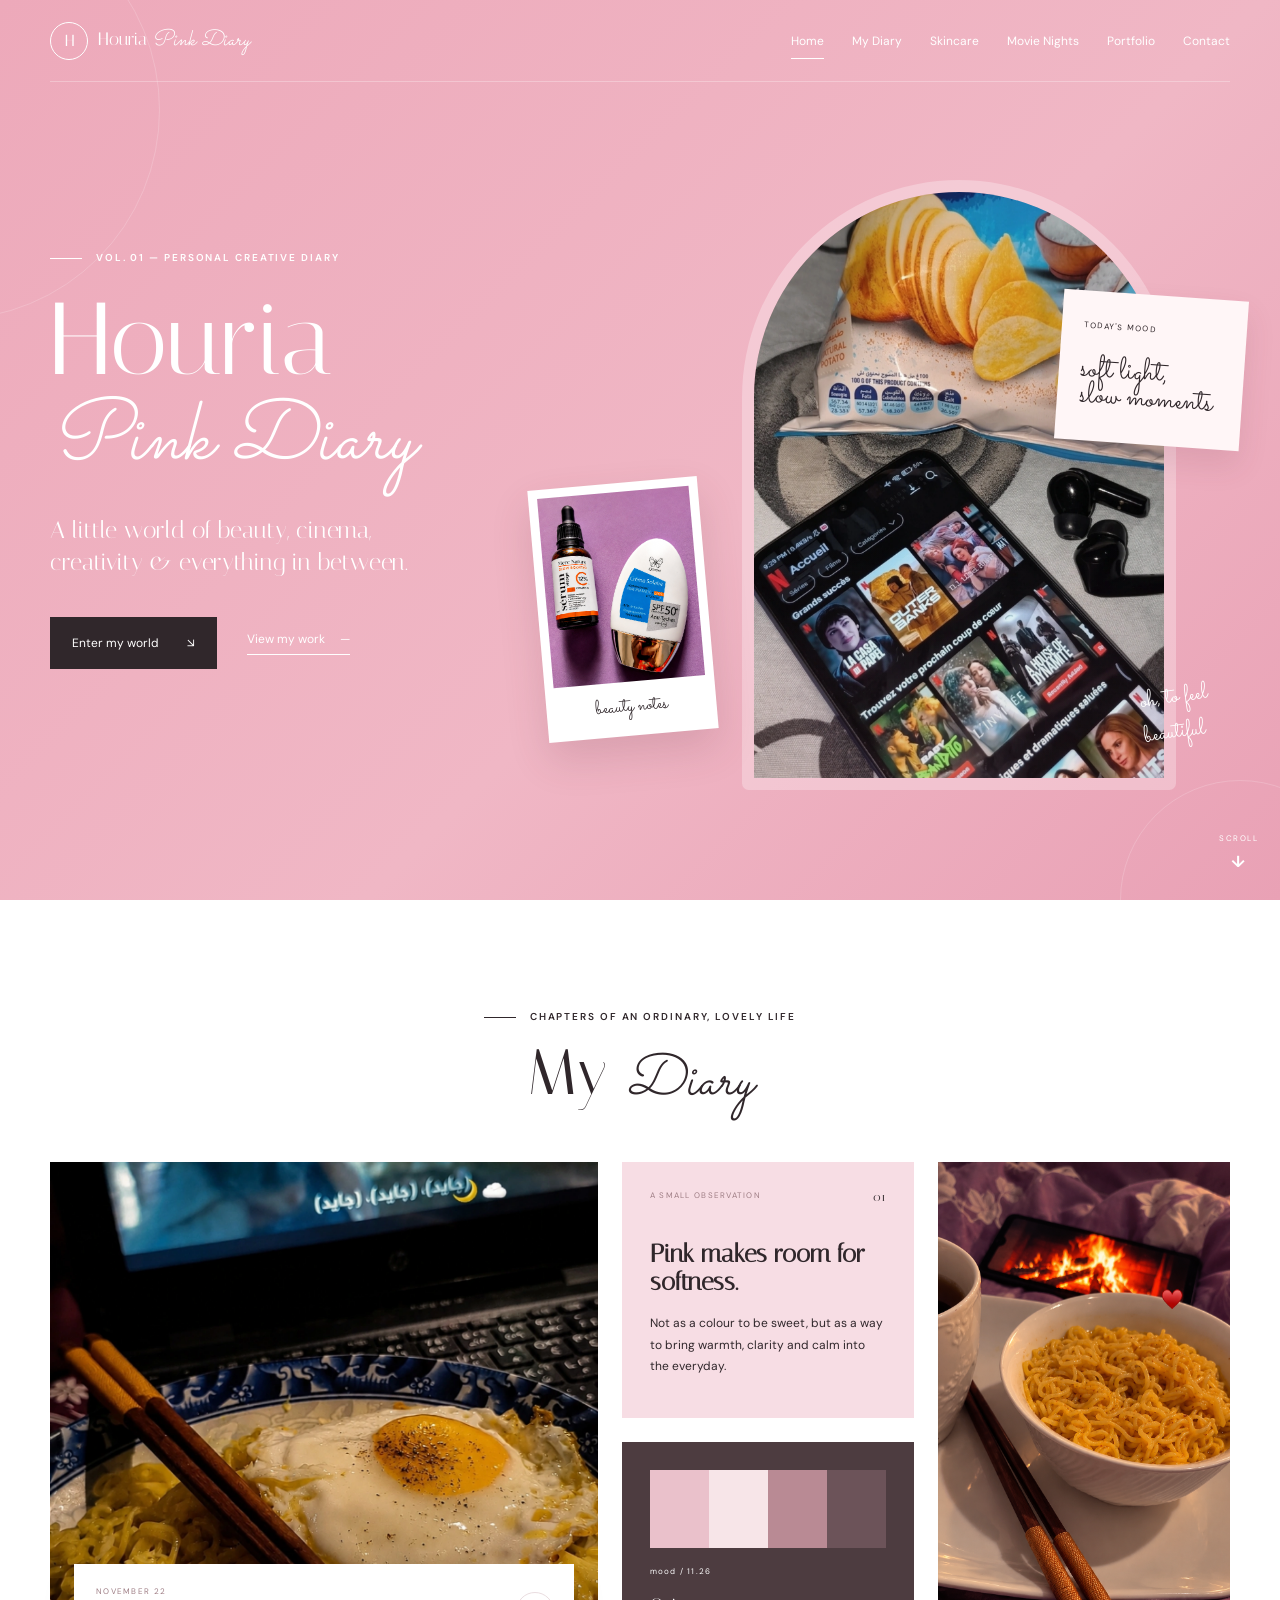
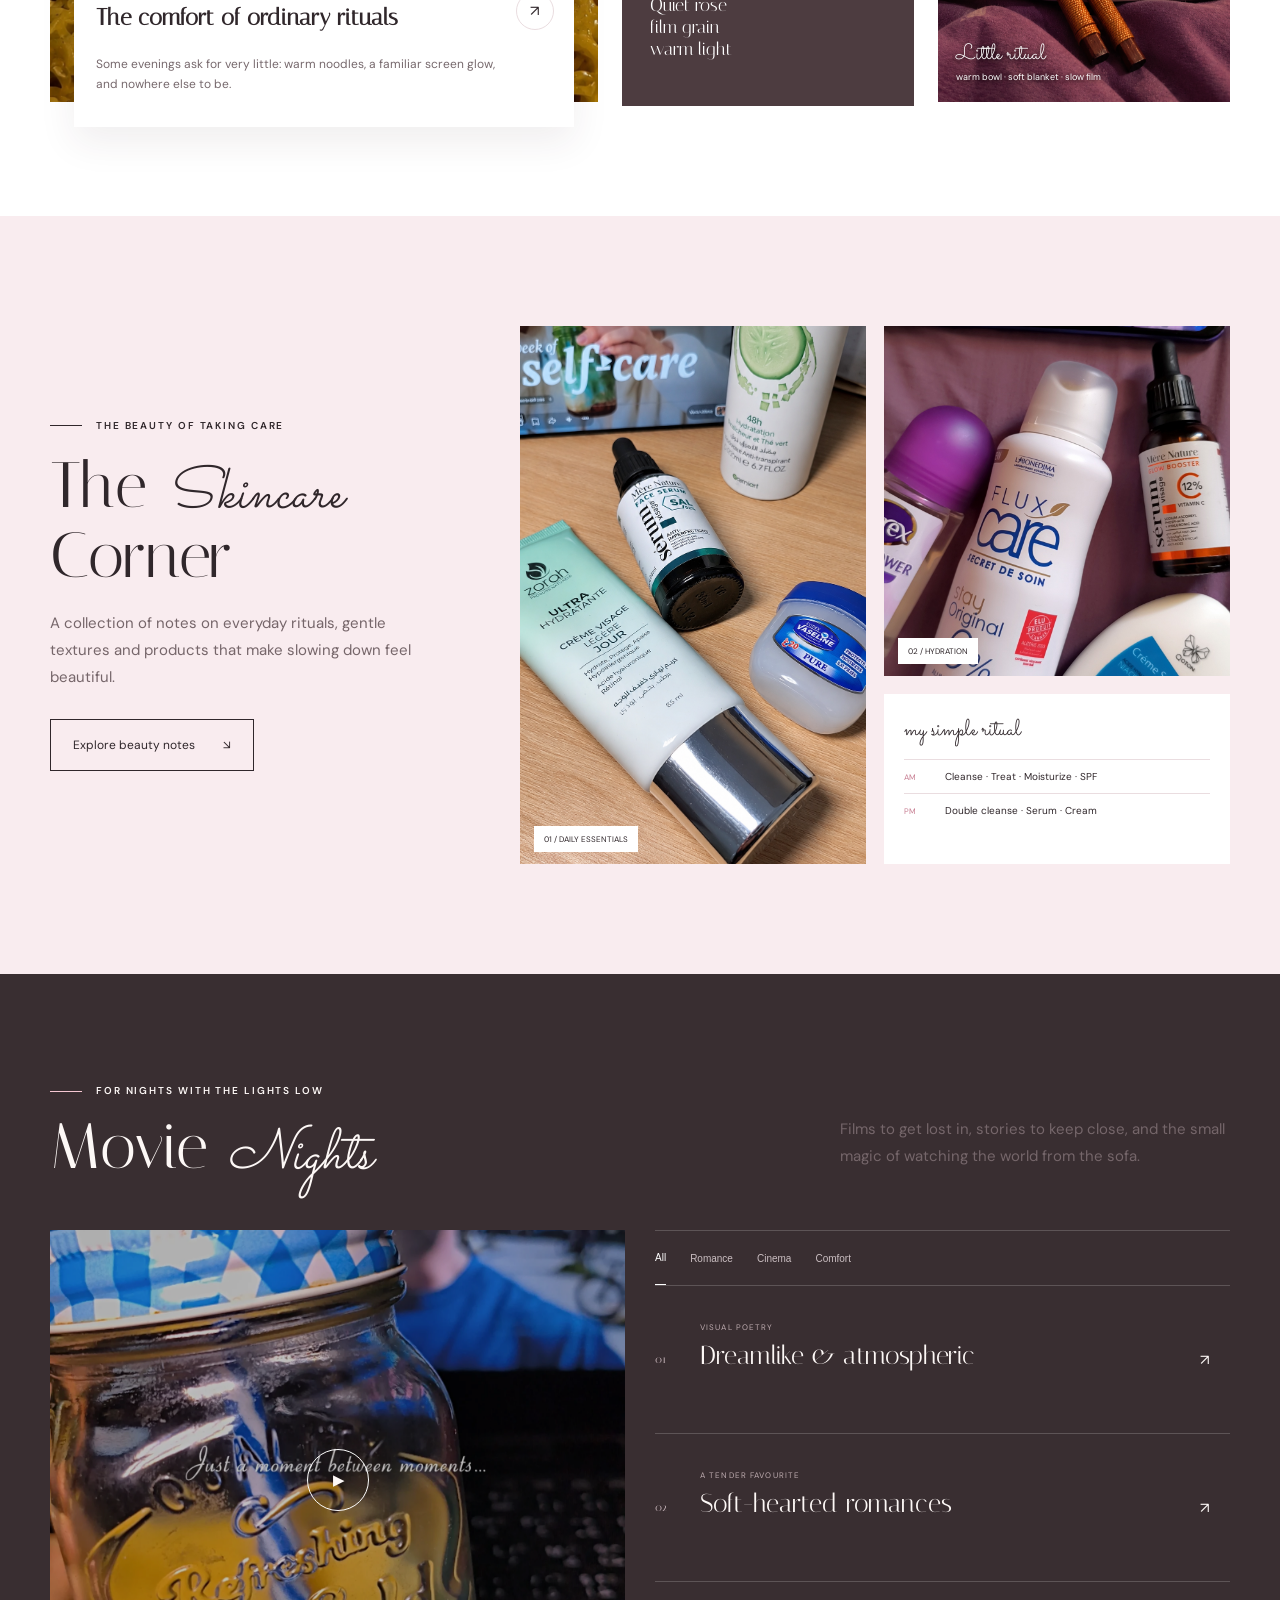
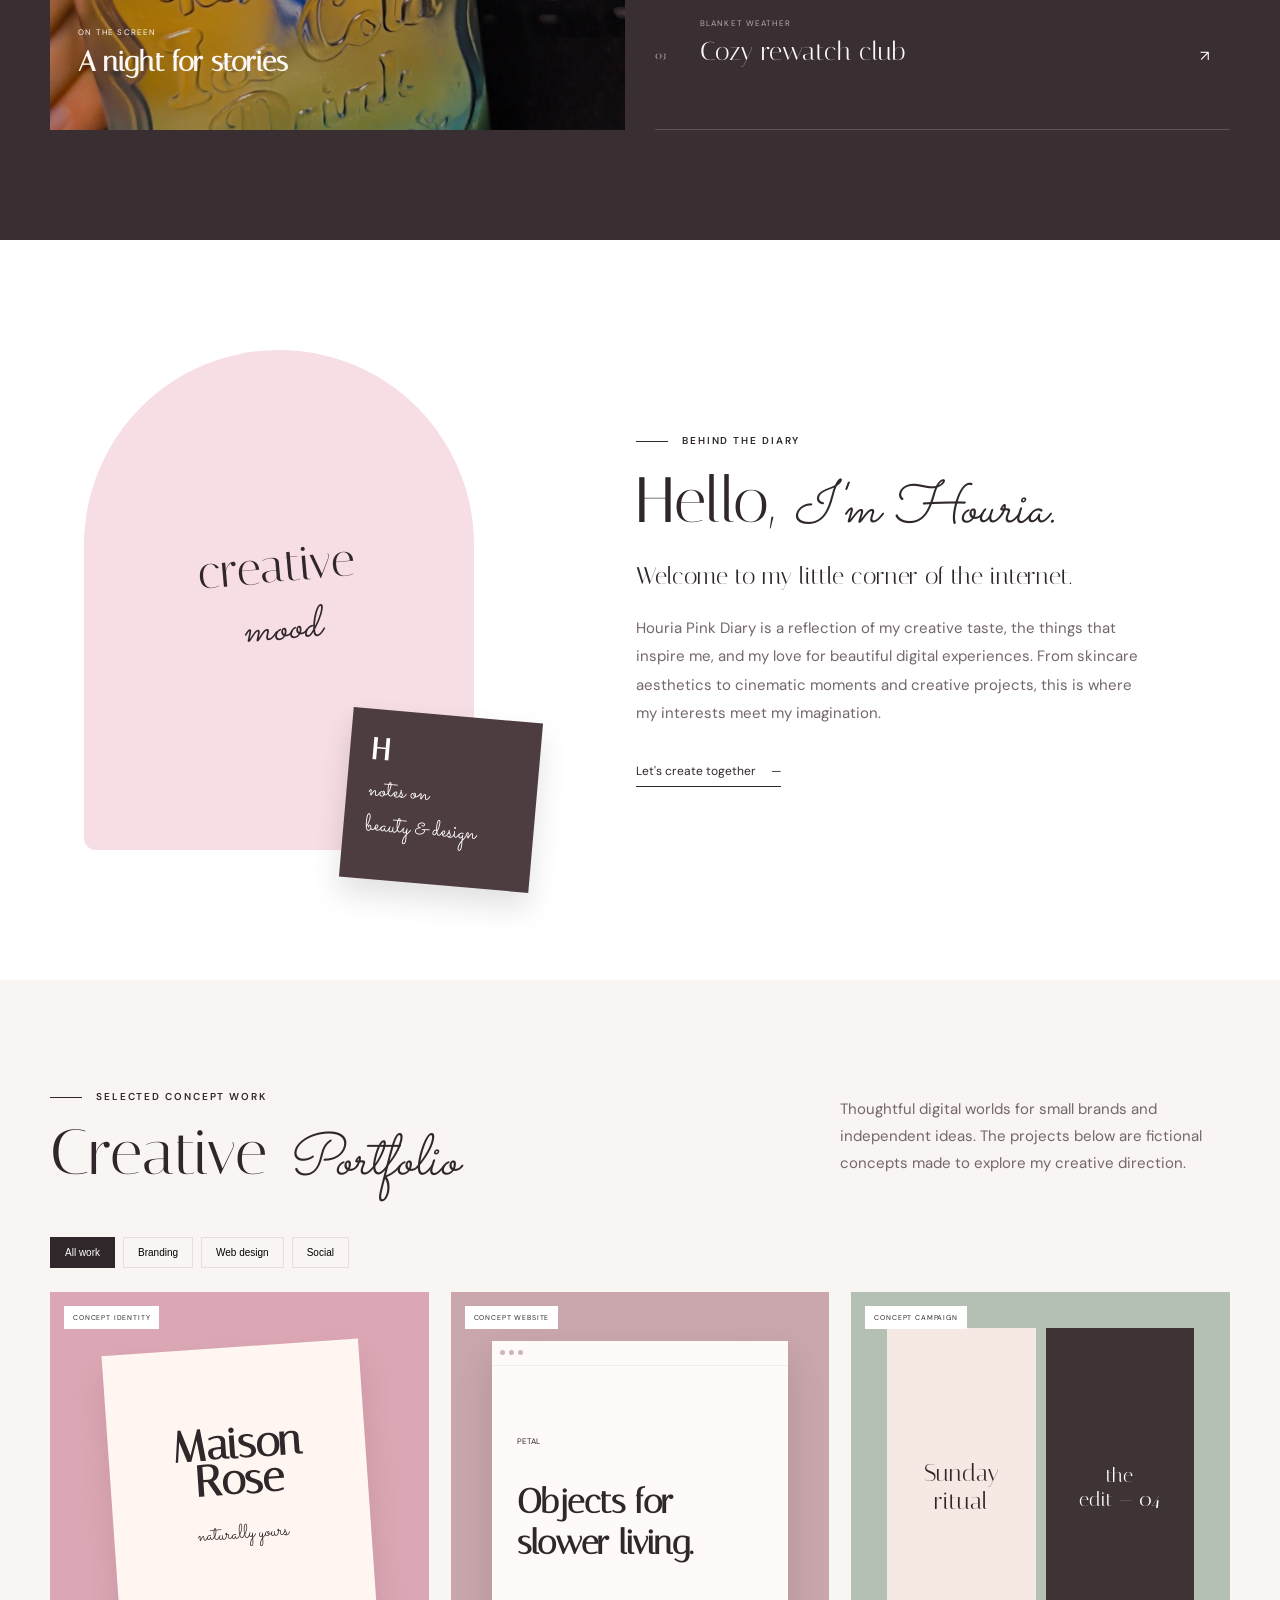
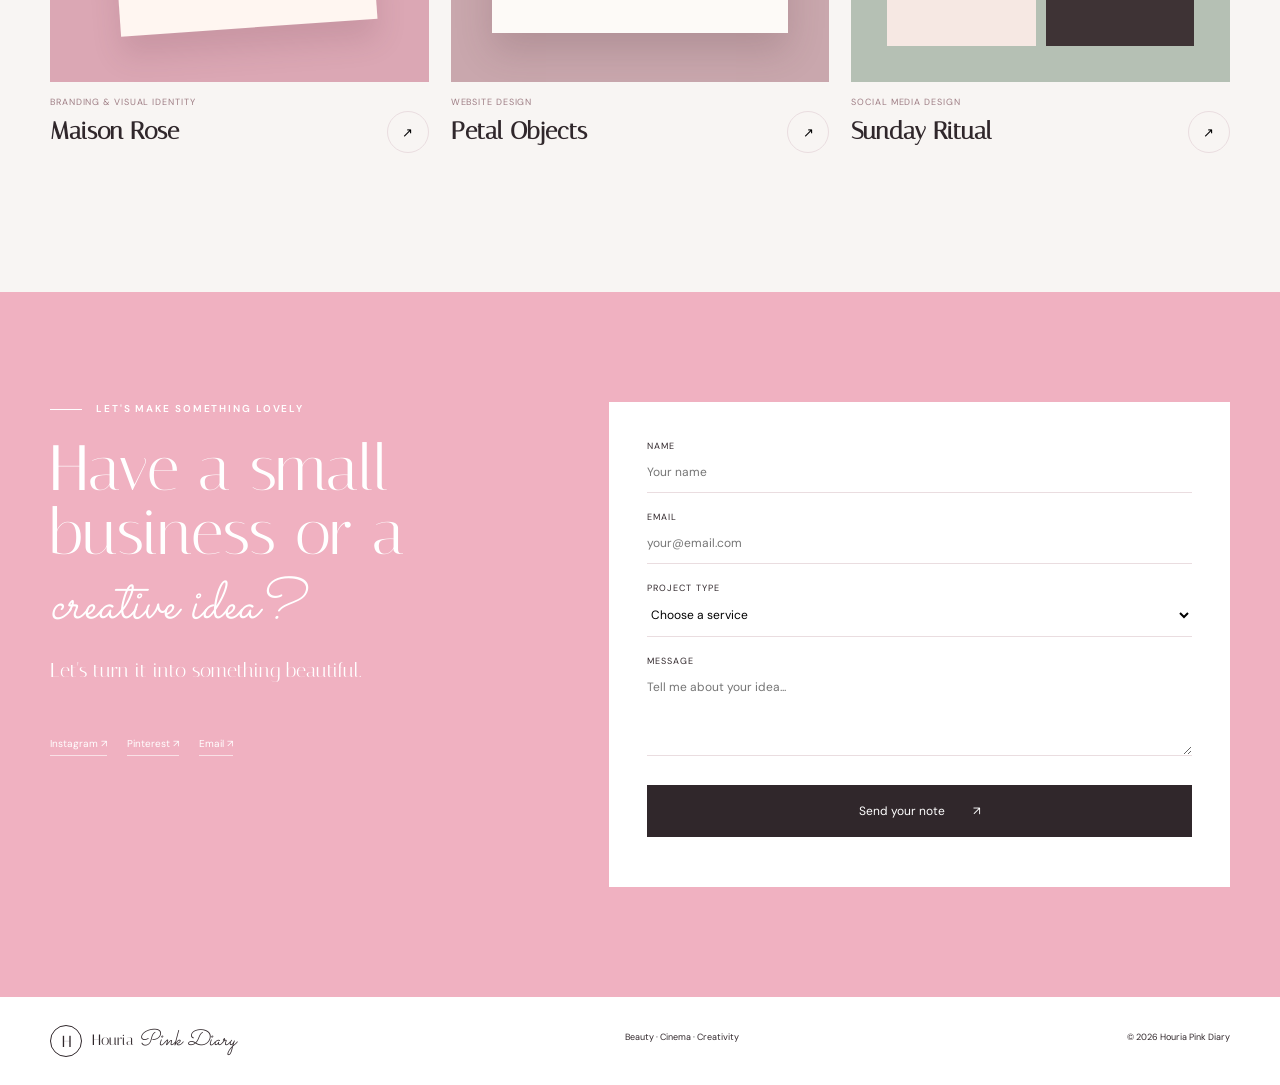
==== index.html @ bf7d55c7 "Initial Houria Pink Diary website" ====
<!doctype html>
<html lang="en">
<head>
  <meta charset="UTF-8">
  <meta name="viewport" content="width=device-width, initial-scale=1.0">
  <meta name="theme-color" content="#f4b8c7">
  <meta name="description" content="Houria Pink Diary — beauty, cinema, creativity, and thoughtful digital design.">
  <title>Houria Pink Diary</title>
  <link rel="preconnect" href="https://fonts.googleapis.com">
  <link rel="preconnect" href="https://fonts.gstatic.com" crossorigin>
  <link href="https://fonts.googleapis.com/css2?family=DM+Sans:wght@400;500;600&family=Italiana&family=Sacramento&display=swap" rel="stylesheet">
  <link rel="stylesheet" href="styles.css">
</head>
<body>
  <header class="nav-wrap" id="top">
    <nav class="nav container" aria-label="Main navigation">
      <a class="brand" href="#home" aria-label="Houria Pink Diary home">
        <span class="brand-mark">H</span>
        <span>Houria <i>Pink Diary</i></span>
      </a>
      <button class="menu-button" type="button" aria-expanded="false" aria-controls="nav-links">
        <span></span><span></span>
        <span class="sr-only">Toggle menu</span>
      </button>
      <div class="nav-links" id="nav-links">
        <a class="active" href="#home">Home</a>
        <a href="#diary">My Diary</a>
        <a href="#skincare">Skincare</a>
        <a href="#movies">Movie Nights</a>
        <a href="#portfolio">Portfolio</a>
        <a href="#contact">Contact</a>
      </div>
    </nav>
  </header>

  <main>
    <section class="hero" id="home">
      <div class="hero-orb orb-one"></div>
      <div class="hero-orb orb-two"></div>
      <div class="container hero-grid">
        <div class="hero-copy reveal">
          <p class="eyebrow"><span></span> Vol. 01 — Personal creative diary</p>
          <h1>Houria<br><em>Pink Diary</em></h1>
          <p class="hero-tagline">A little world of beauty, cinema, creativity &amp; everything in between.</p>
          <div class="hero-actions">
            <a class="button button-dark" href="#diary">Enter my world <span>↘</span></a>
            <a class="text-link" href="#portfolio">View my work <span>—</span></a>
          </div>
        </div>
        <div class="hero-visual reveal">
          <div class="arch-frame">
            <img src="assets/aesthetic (2).webp" alt="A cinematic mobile, snacks and cozy evening objects">
          </div>
          <div class="polaroid polaroid-one">
            <img src="assets/skin care (2).jpg" alt="Pink beauty products arranged on a surface">
            <p>beauty notes</p>
          </div>
          <div class="quote-card">
            <span>today's mood</span>
            <p>soft light,<br>slow moments</p>
          </div>
          <span class="hero-doodle">oh, to feel<br>beautiful</span>
        </div>
      </div>
      <a class="scroll-cue" href="#diary" aria-label="Scroll to diary"><span>Scroll</span><b>↓</b></a>
    </section>

    <section class="diary section" id="diary">
      <div class="container">
        <header class="section-heading reveal">
          <p class="eyebrow"><span></span> Chapters of an ordinary, lovely life</p>
          <h2>My <em>Diary</em></h2>
        </header>
        <div class="diary-grid">
          <article class="diary-feature reveal">
            <img src="assets/aesthetic.webp" alt="A cozy screen with evening snacks and soft lighting">
            <div class="diary-caption">
              <p class="date">NOVEMBER 22</p>
              <h3>The comfort of ordinary rituals</h3>
              <p>Some evenings ask for very little: warm noodles, a familiar screen glow, and nowhere else to be.</p>
              <a href="#movies" class="circle-link" aria-label="Read about movie nights">↗</a>
            </div>
          </article>
          <div class="diary-notes reveal">
            <article class="note-card">
              <span>01</span>
              <p class="date">A SMALL OBSERVATION</p>
              <h3>Pink makes room for softness.</h3>
              <p>Not as a colour to be sweet, but as a way to bring warmth, clarity and calm into the everyday.</p>
            </article>
            <article class="mood-card">
              <div class="swatches" aria-label="Moodboard palette">
                <span></span><span></span><span></span><span></span>
              </div>
              <p>mood / 11.26</p>
              <h3>Quiet rose<br>film grain<br>warm light</h3>
            </article>
          </div>
          <article class="diary-tall reveal">
            <img src="assets/aesthetic move night.png" alt="Cozy movie night with noodles beside a fire">
            <p><span>Little ritual</span> warm bowl · soft blanket · slow film</p>
          </article>
        </div>
      </div>
    </section>

    <section class="skincare section" id="skincare">
      <div class="container skincare-grid">
        <header class="skincare-heading reveal">
          <p class="eyebrow"><span></span> The beauty of taking care</p>
          <h2>The <em>Skincare</em><br>Corner</h2>
          <p>A collection of notes on everyday rituals, gentle textures and products that make slowing down feel beautiful.</p>
          <a class="button button-outline" href="#skincare-gallery">Explore beauty notes <span>↘</span></a>
        </header>
        <div class="skincare-gallery" id="skincare-gallery">
          <figure class="skin-main reveal">
            <img src="assets/skin care (4).png" alt="Serum and skincare flat lay">
            <figcaption>01 / Daily essentials</figcaption>
          </figure>
          <figure class="skin-small reveal">
            <img src="assets/skin care (3).jpg" alt="Cream and moisturizer products">
            <figcaption>02 / Hydration</figcaption>
          </figure>
          <div class="routine-card reveal">
            <p>my simple ritual</p>
            <ol>
              <li><span>AM</span> Cleanse · Treat · Moisturize · SPF</li>
              <li><span>PM</span> Double cleanse · Serum · Cream</li>
            </ol>
          </div>
        </div>
      </div>
    </section>

    <section class="movies section" id="movies">
      <div class="container">
        <header class="movie-heading reveal">
          <div>
            <p class="eyebrow"><span></span> For nights with the lights low</p>
            <h2>Movie <em>Nights</em></h2>
          </div>
          <p>Films to get lost in, stories to keep close, and the small magic of watching the world from the sofa.</p>
        </header>
        <div class="movie-layout">
          <article class="now-playing reveal">
            <img src="assets/aesthetic.jpg" alt="A relaxed movie night meal and laptop screen">
            <div class="play-overlay">▶</div>
            <div class="now-info">
              <p>ON THE SCREEN</p>
              <h3>A night for stories</h3>
            </div>
          </article>
          <div class="movie-list reveal">
            <div class="movie-tabs" role="tablist" aria-label="Movie categories">
              <button class="active" type="button" data-filter="all">All</button>
              <button type="button" data-filter="romance">Romance</button>
              <button type="button" data-filter="cinema">Cinema</button>
              <button type="button" data-filter="comfort">Comfort</button>
            </div>
            <article class="movie-row" data-category="cinema"><span>01</span><div><p>Visual poetry</p><h3>Dreamlike &amp; atmospheric</h3></div><b>↗</b></article>
            <article class="movie-row" data-category="romance"><span>02</span><div><p>A tender favourite</p><h3>Soft-hearted romances</h3></div><b>↗</b></article>
            <article class="movie-row" data-category="comfort"><span>03</span><div><p>Blanket weather</p><h3>Cozy rewatch club</h3></div><b>↗</b></article>
          </div>
        </div>
      </div>
    </section>

    <section class="about section" id="about">
      <div class="container about-grid">
        <div class="about-art reveal">
          <div class="about-arch"><span>creative<br><i>mood</i></span></div>
          <div class="about-card"><b>H</b><p>notes on<br>beauty &amp; design</p></div>
        </div>
        <div class="about-copy reveal">
          <p class="eyebrow"><span></span> Behind the diary</p>
          <h2>Hello, <em>I'm Houria.</em></h2>
          <p class="lead">Welcome to my little corner of the internet.</p>
          <p>Houria Pink Diary is a reflection of my creative taste, the things that inspire me, and my love for beautiful digital experiences. From skincare aesthetics to cinematic moments and creative projects, this is where my interests meet my imagination.</p>
          <a class="text-link" href="#contact">Let's create together <span>—</span></a>
        </div>
      </div>
    </section>

    <section class="portfolio section" id="portfolio">
      <div class="container">
        <header class="portfolio-heading reveal">
          <div>
            <p class="eyebrow"><span></span> Selected concept work</p>
            <h2>Creative <em>Portfolio</em></h2>
          </div>
          <p>Thoughtful digital worlds for small brands and independent ideas. The projects below are fictional concepts made to explore my creative direction.</p>
        </header>
        <div class="filter-row" aria-label="Portfolio filters">
          <button class="active" type="button" data-project-filter="all">All work</button>
          <button type="button" data-project-filter="brand">Branding</button>
          <button type="button" data-project-filter="web">Web design</button>
          <button type="button" data-project-filter="social">Social</button>
        </div>
        <div class="project-grid">
          <article class="project-card reveal" data-project-category="brand">
            <div class="project-preview blush-preview">
              <div class="brand-sheet"><b>Maison<br>Rose</b><span>naturally yours</span></div>
              <span class="preview-tag">CONCEPT IDENTITY</span>
            </div>
            <div class="project-meta"><div><p>Branding &amp; visual identity</p><h3>Maison Rose</h3></div><button class="project-open" type="button" aria-label="Explore Maison Rose project">↗</button></div>
          </article>
          <article class="project-card reveal" data-project-category="web">
            <div class="project-preview web-preview">
              <div class="browser"><div class="browser-bar"><i></i><i></i><i></i></div><div class="browser-page"><span>Petal</span><b>Objects for<br>slower living.</b></div></div>
              <span class="preview-tag">CONCEPT WEBSITE</span>
            </div>
            <div class="project-meta"><div><p>Website design</p><h3>Petal Objects</h3></div><button class="project-open" type="button" aria-label="Explore Petal Objects project">↗</button></div>
          </article>
          <article class="project-card reveal" data-project-category="social">
            <div class="project-preview social-preview">
              <div class="social-cell"><span>Sunday<br>ritual</span></div><div class="social-cell dark"><span>the<br>edit — 04</span></div>
              <span class="preview-tag">CONCEPT CAMPAIGN</span>
            </div>
            <div class="project-meta"><div><p>Social media design</p><h3>Sunday Ritual</h3></div><button class="project-open" type="button" aria-label="Explore Sunday Ritual project">↗</button></div>
          </article>
        </div>
      </div>
    </section>

    <section class="contact section" id="contact">
      <div class="container contact-grid">
        <div class="contact-copy reveal">
          <p class="eyebrow"><span></span> Let's make something lovely</p>
          <h2>Have a small<br>business or a<br><em>creative idea?</em></h2>
          <p>Let's turn it into something beautiful.</p>
          <div class="social-links">
            <a href="#" aria-label="Instagram">Instagram ↗</a>
            <a href="#" aria-label="Pinterest">Pinterest ↗</a>
            <a href="mailto:hello@houriapinkdiary.com">Email ↗</a>
          </div>
        </div>
        <form class="contact-form reveal" id="contact-form">
          <label>Name<input type="text" name="name" placeholder="Your name" required></label>
          <label>Email<input type="email" name="email" placeholder="your@email.com" required></label>
          <label>Project type
            <select name="project" required>
              <option value="">Choose a service</option>
              <option>Website design</option>
              <option>Branding &amp; identity</option>
              <option>Social media design</option>
              <option>Creative concept</option>
            </select>
          </label>
          <label>Message<textarea name="message" rows="4" placeholder="Tell me about your idea..." required></textarea></label>
          <button class="button button-dark" type="submit">Send your note <span>↗</span></button>
          <p class="form-status" role="status"></p>
        </form>
      </div>
    </section>
  </main>

  <footer>
    <div class="container footer-inner">
      <a class="brand" href="#top"><span class="brand-mark">H</span><span>Houria <i>Pink Diary</i></span></a>
      <p>Beauty · Cinema · Creativity</p>
      <p>© <span id="year"></span> Houria Pink Diary</p>
    </div>
  </footer>

  <script src="script.js"></script>
</body>
</html>
---- styles.css ----
:root{--pink:#f0b1c1;--pink-strong:#dc91a5;--blush:#f7dde4;--cream:#fffaf8;--paper:#fffefd;--ink:#30272b;--dust:#9e7d84;--rose:#c77d91;--line:#eadde0}*{box-sizing:border-box}html{scroll-behavior:smooth;scroll-padding-top:88px}body{margin:0;font-family:'DM Sans',sans-serif;color:var(--ink);background:var(--paper);font-size:15px}.container{width:min(1180px,calc(100% - 64px));margin-inline:auto}img{display:block;width:100%;object-fit:cover}a{color:inherit;text-decoration:none}.sr-only{position:absolute;width:1px;height:1px;padding:0;margin:-1px;overflow:hidden;clip:rect(0,0,0,0)}h1,h2,h3,p{margin-top:0}.nav-wrap{height:82px;position:absolute;z-index:30;top:0;width:100%;color:white}.nav{height:82px;display:flex;align-items:center;justify-content:space-between;border-bottom:1px solid rgba(255,255,255,.28)}.brand{display:flex;align-items:center;gap:10px;font-family:'Italiana',serif;font-size:18px}.brand i{font-family:'Sacramento',cursive;font-size:22px;font-weight:400}.brand-mark{width:38px;height:38px;border:1px solid currentColor;border-radius:50%;display:grid;place-items:center;font-size:16px}.nav-links{display:flex;gap:28px;font-size:12px}.nav-links a{position:relative;padding:34px 0}.nav-links a:after{content:'';position:absolute;left:0;right:100%;bottom:24px;height:1px;background:white;transition:.3s}.nav-links a:hover:after,.nav-links a.active:after{right:0}.menu-button{display:none}.hero{min-height:760px;height:100vh;max-height:900px;background:linear-gradient(135deg,#eda9ba 0%,#f0b7c5 58%,#e9a1b5 100%);position:relative;overflow:hidden;color:white}.hero-grid{height:100%;display:grid;grid-template-columns:.85fr 1.15fr;align-items:center}.hero-copy{position:relative;z-index:3;padding-top:20px}.eyebrow{text-transform:uppercase;letter-spacing:.19em;font-size:10px;font-weight:600}.eyebrow span{display:inline-block;width:32px;height:1px;background:currentColor;vertical-align:middle;margin-right:10px}.hero h1{font-family:'Italiana',serif;font-size:clamp(72px,8vw,118px);line-height:.82;font-weight:400;margin:34px 0 30px}.hero h1 em{font-family:'Sacramento',cursive;font-weight:400;font-size:.82em;line-height:1}.hero-tagline{max-width:380px;font-family:'Italiana',serif;font-size:24px;line-height:1.35}.hero-actions{display:flex;align-items:center;gap:30px;margin-top:38px}.button{height:52px;padding:0 22px;display:inline-flex;align-items:center;justify-content:center;gap:28px;border:0;font-family:'DM Sans',sans-serif;font-size:12px;cursor:pointer;transition:.25s}.button-dark{background:var(--ink);color:white}.button-dark:hover{background:#59434a;transform:translateY(-2px)}.button-outline{border:1px solid var(--ink);background:transparent}.button-outline:hover{background:var(--ink);color:white}.text-link{font-size:12px;border-bottom:1px solid currentColor;padding-bottom:7px}.text-link span{margin-left:12px}.hero-visual{height:680px;position:relative}.arch-frame{position:absolute;width:min(520px,64%);height:610px;right:8%;bottom:0;border-radius:260px 260px 8px 8px;border:12px solid rgba(255,255,255,.28);overflow:hidden}.arch-frame img{height:100%;filter:saturate(.85)}.arch-frame:after{content:'';position:absolute;inset:0;background:linear-gradient(transparent 60%,rgba(99,51,66,.16))}.polaroid{position:absolute;background:white;color:var(--ink);padding:9px 9px 26px;box-shadow:0 18px 40px rgba(100,45,62,.16);transform:rotate(-5deg)}.polaroid-one{width:170px;left:-2%;bottom:54px}.polaroid-one img{height:190px}.polaroid p{font-family:'Sacramento',cursive;font-size:20px;text-align:center;margin:10px 0 -12px}.quote-card{position:absolute;right:-2%;top:185px;width:185px;height:150px;background:#fff6f7;color:var(--ink);padding:22px;transform:rotate(4deg);box-shadow:0 15px 30px rgba(105,50,65,.12)}.quote-card span{font-size:8px;text-transform:uppercase;letter-spacing:.16em}.quote-card p{font-family:'Sacramento',cursive;font-size:31px;line-height:.85;margin-top:24px}.hero-doodle{position:absolute;right:3%;bottom:40px;font-family:'Sacramento',cursive;font-size:24px;transform:rotate(-8deg)}.hero-orb{position:absolute;border-radius:50%;border:1px solid rgba(255,255,255,.18)}.orb-one{width:420px;height:420px;left:-260px;top:-100px}.orb-two{width:240px;height:240px;right:-80px;bottom:-120px}.scroll-cue{position:absolute;right:22px;bottom:28px;display:flex;flex-direction:column;align-items:center;gap:8px;font-size:8px;text-transform:uppercase;letter-spacing:.18em}.scroll-cue b{font-size:16px}.section{padding:110px 0}.section-heading{text-align:center;margin-bottom:50px}.section-heading h2,.skincare h2,.movies h2,.about h2,.portfolio h2,.contact h2{font-family:'Italiana',serif;font-size:64px;line-height:1;font-weight:400}.section-heading h2{margin:18px 0}.section-heading h2 em,.skincare h2 em,.movies h2 em,.about h2 em,.portfolio h2 em,.contact h2 em{font-family:'Sacramento',cursive;font-weight:400;font-size:.9em}.diary{background:#fff}.diary-grid{display:grid;grid-template-columns:1.35fr .72fr .72fr;gap:24px}.diary-feature{height:540px;position:relative}.diary-feature>img{height:100%}.diary-caption{position:absolute;left:24px;right:24px;bottom:-25px;background:white;padding:22px 78px 20px 22px;box-shadow:0 15px 35px rgba(63,42,48,.08)}.date{font-size:8px;letter-spacing:.16em;color:var(--dust)}.diary-caption h3{font-family:'Italiana',serif;font-size:23px}.diary-caption>p:last-of-type{font-size:12px;line-height:1.7;color:#77696d}.circle-link{position:absolute;right:20px;top:28px;width:38px;height:38px;border:1px solid var(--line);border-radius:50%;display:grid;place-items:center}.diary-notes{display:grid;gap:24px}.note-card{background:var(--blush);padding:28px}.note-card span{float:right;font-family:'Italiana',serif;font-size:12px}.note-card h3{font-family:'Italiana',serif;font-size:25px;line-height:1.15;margin:40px 0 16px}.note-card>p:last-child{font-size:12px;line-height:1.8}.mood-card{background:#4d3c40;color:white;padding:28px}.swatches{display:grid;grid-template-columns:repeat(4,1fr);height:78px}.swatches span:nth-child(1){background:#eac1cb}.swatches span:nth-child(2){background:#f7e5e8}.swatches span:nth-child(3){background:#b98a94}.swatches span:nth-child(4){background:#6c5359}.mood-card>p{font-size:8px;letter-spacing:.15em;margin:18px 0}.mood-card h3{font-family:'Italiana',serif;font-weight:400;font-size:18px}.diary-tall{position:relative}.diary-tall img{height:540px}.diary-tall>p{position:absolute;left:18px;bottom:14px;color:white;font-size:9px;text-shadow:0 1px 5px #000}.diary-tall>p span{display:block;font-family:'Sacramento',cursive;font-size:22px}.skincare{background:#f9ecef}.skincare-grid{display:grid;grid-template-columns:.72fr 1.28fr;gap:70px;align-items:center}.skincare-heading h2{margin:22px 0}.skincare-heading>p:not(.eyebrow){max-width:400px;line-height:1.8;color:#76666a;margin-bottom:28px}.skincare-gallery{display:grid;grid-template-columns:1fr 1fr;grid-template-rows:350px 170px;gap:18px}.skincare-gallery figure{margin:0;position:relative}.skincare-gallery img{height:100%}.skin-main{grid-row:1/3}.skin-small{height:350px}.skincare-gallery figcaption{position:absolute;left:14px;bottom:12px;background:white;padding:8px 10px;font-size:8px;text-transform:uppercase}.routine-card{background:white;padding:20px}.routine-card>p{font-family:'Sacramento',cursive;font-size:23px;margin:0 0 12px}.routine-card ol{padding:0;margin:0;list-style:none;font-size:10px}.routine-card li{border-top:1px solid var(--line);padding:10px 0}.routine-card li span{display:inline-block;width:38px;font-size:8px;color:var(--rose)}.movie-heading,.portfolio-heading{display:flex;justify-content:space-between;align-items:end;margin-bottom:45px}.movie-heading h2,.portfolio-heading h2{margin:18px 0 0}.movie-heading>p,.portfolio-heading>p{max-width:390px;line-height:1.8;color:#75666a}.movies{background:#392e31;color:#fdf8f6}.movies .eyebrow span{background:#f6c8d3}.movie-layout{display:grid;grid-template-columns:1fr 1fr;gap:30px}.now-playing{height:500px;position:relative}.now-playing img{height:100%;filter:brightness(.75)}.play-overlay{position:absolute;left:50%;top:50%;transform:translate(-50%,-50%);width:62px;height:62px;border:1px solid white;border-radius:50%;display:grid;place-items:center;padding-left:3px}.now-info{position:absolute;left:28px;bottom:24px}.now-info p{font-size:8px;letter-spacing:.15em}.now-info h3{font-family:'Italiana',serif;font-size:28px}.movie-list{border-top:1px solid rgba(255,255,255,.18)}.movie-tabs{display:flex;gap:24px;height:55px;border-bottom:1px solid rgba(255,255,255,.18)}.movie-tabs button{background:none;border:0;color:#cbbfc2;font-size:10px;cursor:pointer;padding:0}.movie-tabs button.active{color:white;border-bottom:1px solid white}.movie-row{height:148px;border-bottom:1px solid rgba(255,255,255,.18);display:grid;grid-template-columns:45px 1fr 30px;align-items:center;transition:.25s}.movie-row.hidden{display:none}.movie-row>span{font-family:'Italiana',serif;font-size:11px;color:#cdbbc0}.movie-row p{font-size:8px;text-transform:uppercase;letter-spacing:.14em;color:#bcaaae}.movie-row h3{font-family:'Italiana',serif;font-size:26px;font-weight:400}.movie-row b{font-weight:400}.about{background:#fff}.about-grid{display:grid;grid-template-columns:.9fr 1.1fr;gap:100px;align-items:center}.about-art{height:520px;position:relative}.about-arch{position:absolute;left:7%;width:390px;height:500px;border-radius:195px 195px 12px 12px;background:var(--blush);display:grid;place-items:center}.about-arch>span{font-family:'Italiana',serif;font-size:48px;text-align:center;transform:rotate(-5deg)}.about-arch i{font-family:'Sacramento',cursive}.about-card{position:absolute;right:0;bottom:-15px;width:190px;height:170px;background:#4d3c40;color:white;padding:22px;transform:rotate(5deg);box-shadow:0 15px 30px rgba(0,0,0,.12)}.about-card b{font-family:'Italiana',serif;font-size:30px}.about-card p{font-family:'Sacramento',cursive;font-size:24px;position:absolute;bottom:12px}.about-copy h2{margin:22px 0}.about-copy .lead{font-family:'Italiana',serif;font-size:24px}.about-copy>p:not(.eyebrow):not(.lead){max-width:520px;line-height:1.9;color:#75666a}.about-copy .text-link{display:inline-block;margin-top:20px}.portfolio{background:#f8f5f3}.portfolio-heading>p{color:#75666a}.filter-row{display:flex;gap:8px;margin-bottom:24px}.filter-row button{border:1px solid var(--line);background:transparent;padding:9px 14px;font-size:10px;cursor:pointer}.filter-row button.active{background:var(--ink);color:white;border-color:var(--ink)}.project-grid{display:grid;grid-template-columns:repeat(3,1fr);gap:22px}.project-card.hidden{display:none}.project-preview{height:390px;position:relative;overflow:hidden}.blush-preview{background:#dba7b4;display:grid;place-items:center}.brand-sheet{width:68%;height:72%;background:#fff6f1;display:flex;flex-direction:column;justify-content:center;align-items:center;transform:rotate(-4deg);box-shadow:0 20px 30px rgba(90,49,61,.14)}.brand-sheet b{font-family:'Italiana',serif;font-size:43px;text-align:center;line-height:.85}.brand-sheet span{font-family:'Sacramento',cursive;font-size:20px;margin-top:20px}.preview-tag{position:absolute;left:14px;top:14px;background:white;padding:7px 9px;font-size:7px;letter-spacing:.12em}.web-preview{background:#c9a7ad;display:grid;place-items:center}.browser{width:78%;height:75%;background:#fdfaf7;box-shadow:0 18px 35px rgba(70,46,51,.18)}.browser-bar{height:25px;border-bottom:1px solid #eee;display:flex;gap:4px;align-items:center;padding-left:8px}.browser-bar i{width:5px;height:5px;border-radius:50%;background:#d1b4ba}.browser-page{height:calc(100% - 25px);display:flex;flex-direction:column;justify-content:center;padding:25px}.browser-page span{font-size:8px;text-transform:uppercase}.browser-page b{font-family:'Italiana',serif;font-size:34px;margin-top:35px}.social-preview{background:#b5c0b4;display:grid;grid-template-columns:1fr 1fr;padding:36px;gap:10px}.social-cell{background:#f6e8e3;display:grid;place-items:center;text-align:center;font-family:'Italiana',serif;font-size:24px}.social-cell.dark{background:#3e3335;color:white;font-size:20px}.project-meta{height:100px;display:flex;justify-content:space-between;align-items:center}.project-meta p{font-size:9px;text-transform:uppercase;letter-spacing:.1em;color:var(--dust)}.project-meta h3{font-family:'Italiana',serif;font-size:24px}.project-open{width:42px;height:42px;border:1px solid var(--line);border-radius:50%;background:transparent;cursor:pointer}.contact{background:var(--pink);color:white}.contact-grid{display:grid;grid-template-columns:.85fr 1.15fr;gap:100px}.contact h2{margin:22px 0}.contact-copy>p:not(.eyebrow){font-family:'Italiana',serif;font-size:20px}.social-links{display:flex;gap:20px;margin-top:55px}.social-links a{font-size:10px;border-bottom:1px solid rgba(255,255,255,.6);padding-bottom:5px}.contact-form{background:#fff;color:var(--ink);padding:38px}.contact-form label{display:block;font-size:9px;text-transform:uppercase;letter-spacing:.12em;margin-bottom:18px}.contact-form input,.contact-form select,.contact-form textarea{width:100%;border:0;border-bottom:1px solid var(--line);background:transparent;padding:12px 0;font-family:'DM Sans',sans-serif;font-size:12px;outline:none}.contact-form textarea{resize:vertical}.contact-form input:focus,.contact-form select:focus,.contact-form textarea:focus{border-color:var(--pink-strong)}.contact-form .button{margin-top:8px;width:100%}.form-status{font-size:11px;margin:12px 0 0;text-align:center}footer{background:#fff;padding:28px 0}.footer-inner{display:flex;justify-content:space-between;align-items:center;font-size:9px}.footer-inner .brand{font-size:15px}.footer-inner .brand-mark{width:32px;height:32px}.reveal{opacity:0;transform:translateY(18px);transition:opacity .8s ease,transform .8s ease}.reveal.visible{opacity:1;transform:none}@media(max-width:900px){.container{width:min(100% - 40px,1180px)}.nav-links{position:absolute;top:82px;right:20px;width:220px;background:#fff;color:var(--ink);padding:18px;display:none;flex-direction:column;gap:0;box-shadow:0 15px 30px rgba(75,45,54,.12)}.nav-links.open{display:flex}.nav-links a{padding:12px}.nav-links a:after{background:var(--pink)}.menu-button{display:flex;width:38px;height:38px;border:1px solid rgba(255,255,255,.6);background:transparent;align-items:center;justify-content:center;flex-direction:column;gap:5px}.menu-button span:not(.sr-only){width:16px;height:1px;background:white}.hero{height:auto;max-height:none}.hero-grid{grid-template-columns:1fr 1fr}.hero h1{font-size:72px}.arch-frame{height:540px}.diary-grid{grid-template-columns:1.2fr .8fr}.diary-tall{display:none}.skincare-grid{gap:35px}.project-preview{height:330px}.about-grid{gap:50px}.about-arch{width:320px}.contact-grid{gap:40px}}@media(max-width:680px){.container{width:calc(100% - 32px)}.nav-wrap{height:68px}.nav{height:68px}.brand{font-size:15px}.brand-mark{width:34px;height:34px}.nav-links{top:68px}.hero{min-height:760px}.hero-grid{display:block}.hero-copy{padding-top:145px}.hero h1{font-size:64px;margin:24px 0}.hero-tagline{font-size:18px}.hero-actions{margin-top:24px}.hero-visual{position:absolute;width:270px;height:300px;right:-55px;bottom:-20px;opacity:.9}.arch-frame{width:220px;height:270px;right:45px}.polaroid-one{width:105px;left:-20px;bottom:14px}.polaroid-one img{height:115px}.quote-card,.hero-doodle{display:none}.scroll-cue{display:none}.section{padding:72px 0}.section-heading h2,.skincare h2,.movies h2,.about h2,.portfolio h2,.contact h2{font-size:48px}.diary-grid{display:block}.diary-feature{height:430px}.diary-caption{left:12px;right:12px}.diary-notes{display:grid;grid-template-columns:1fr 1fr;margin-top:50px}.diary-tall{display:none}.skincare-grid{display:block}.skincare-heading{margin-bottom:35px}.skincare-gallery{grid-template-rows:300px 145px}.skin-small{height:300px}.movie-heading,.portfolio-heading{display:block}.movie-heading>p,.portfolio-heading>p{margin-top:25px}.movie-layout{grid-template-columns:1fr}.now-playing{height:390px}.about-grid{display:block}.about-art{height:420px;margin-bottom:40px}.about-arch{width:min(310px,84%);height:400px}.about-card{width:150px;height:140px}.project-grid{grid-template-columns:1fr}.project-preview{height:390px}.contact-grid{grid-template-columns:1fr}.contact-form{margin-top:20px}.social-links{margin:30px 0}.footer-inner{flex-wrap:wrap;gap:18px}.footer-inner>p:nth-child(2){display:none}}@media(max-width:420px){.hero h1{font-size:56px}.hero-actions{align-items:flex-start;flex-direction:column;gap:18px}.diary-notes{grid-template-columns:1fr}.skincare-gallery{grid-template-columns:1fr;grid-template-rows:280px 230px 160px}.skin-main{grid-row:auto}.skin-small{height:230px}.filter-row{overflow-x:auto}.filter-row button{white-space:nowrap}.contact h2{font-size:42px}}
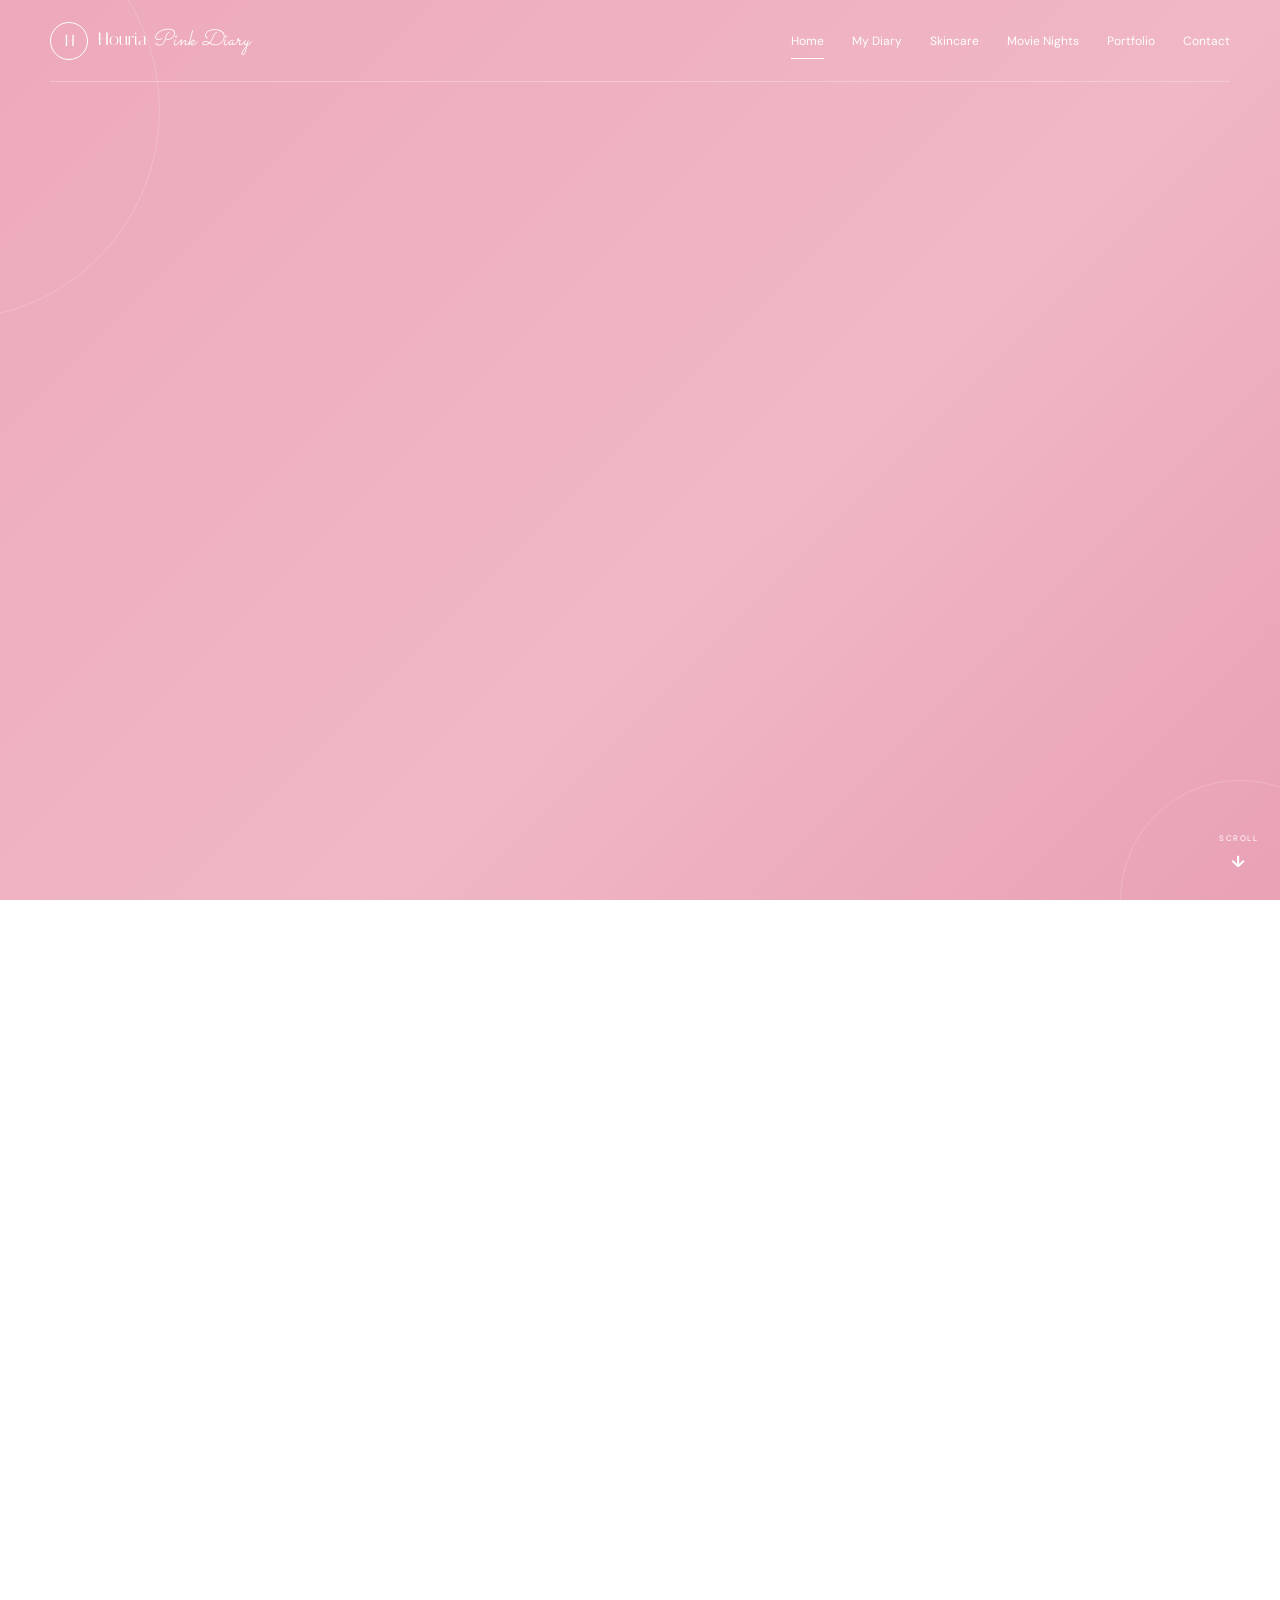
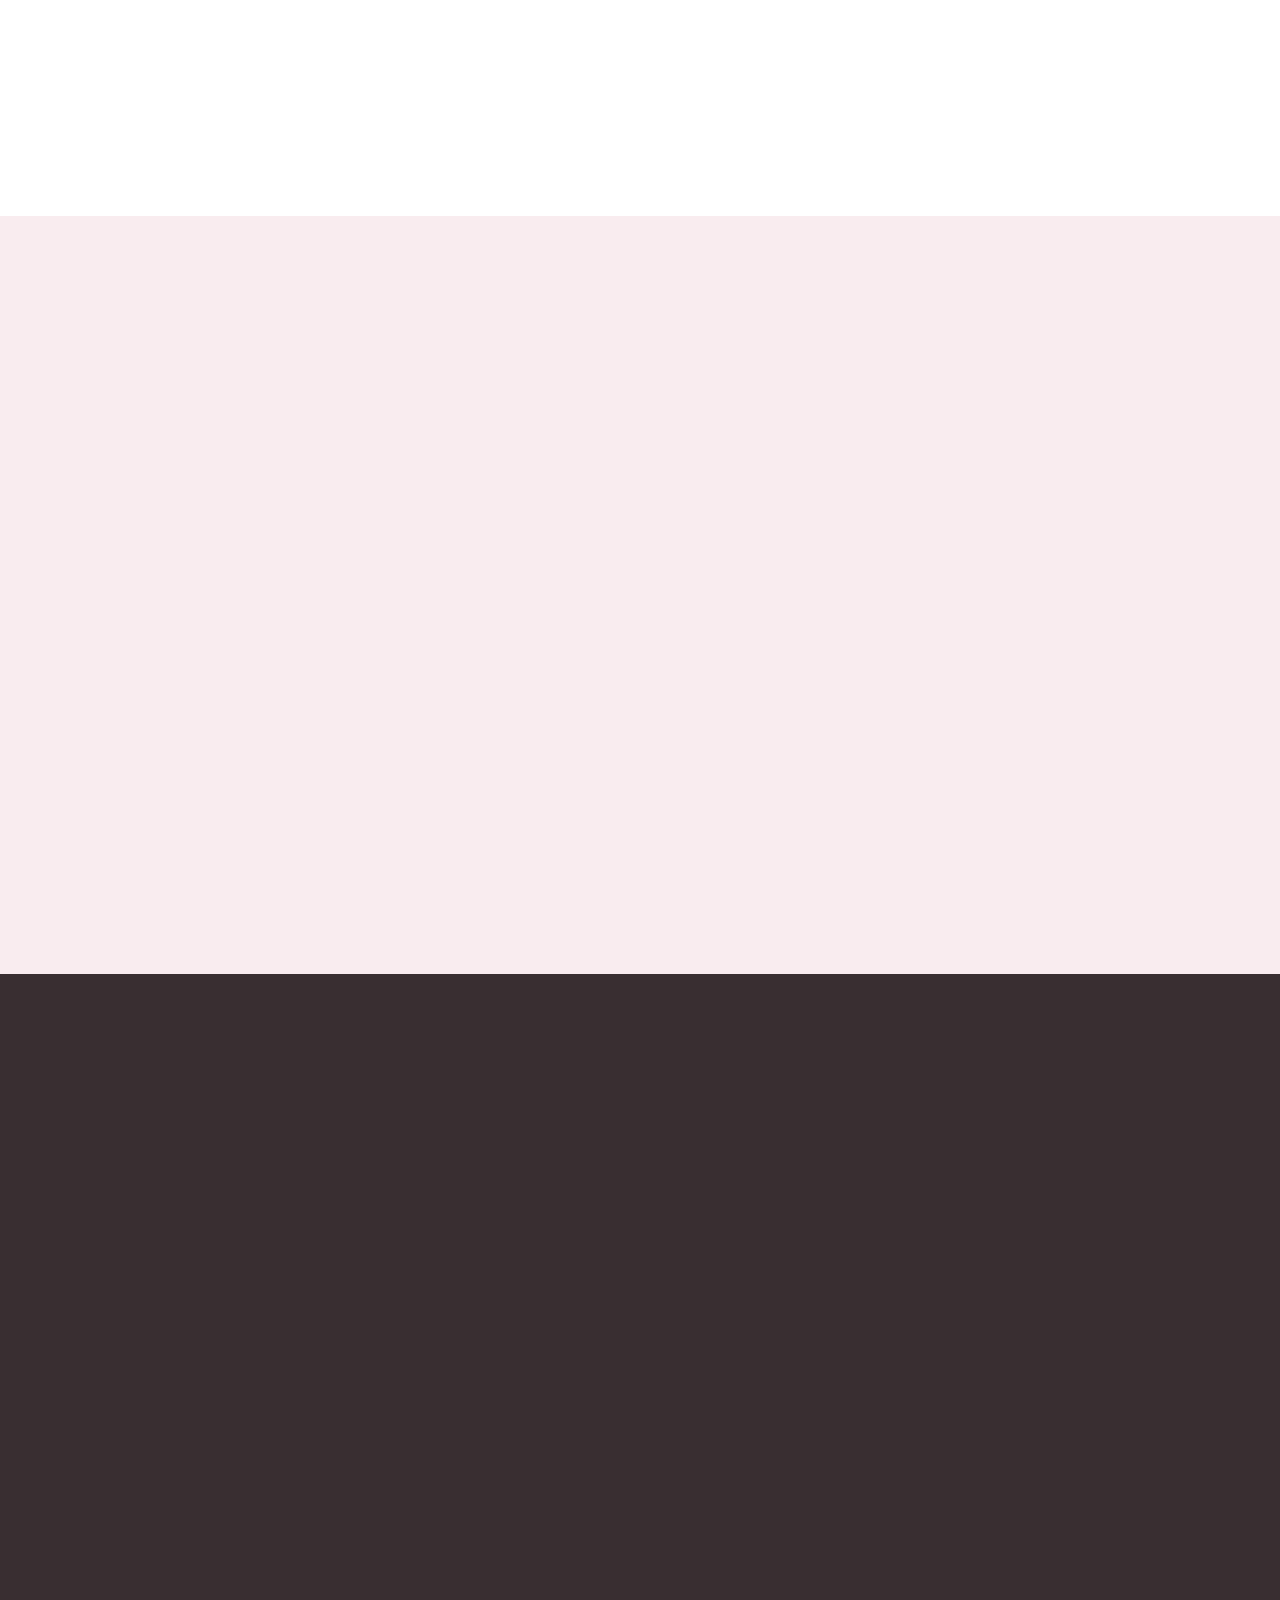
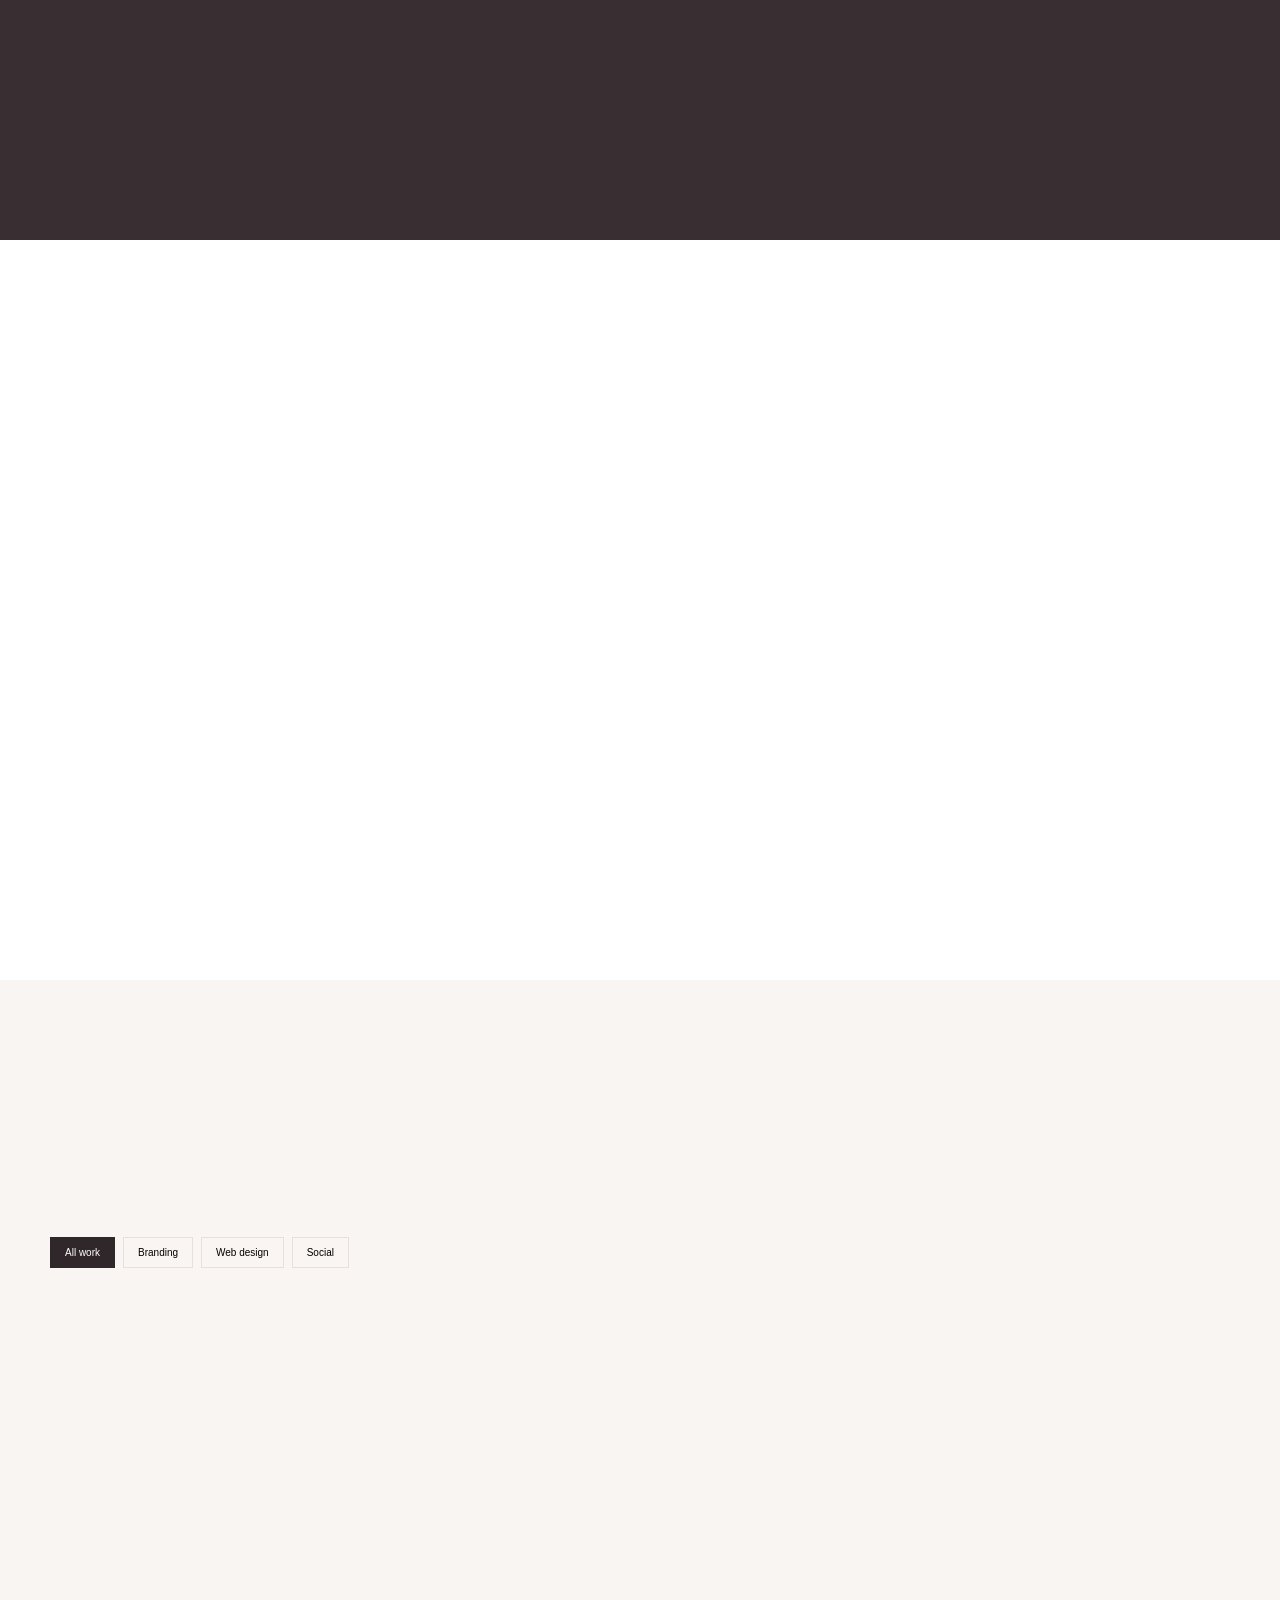
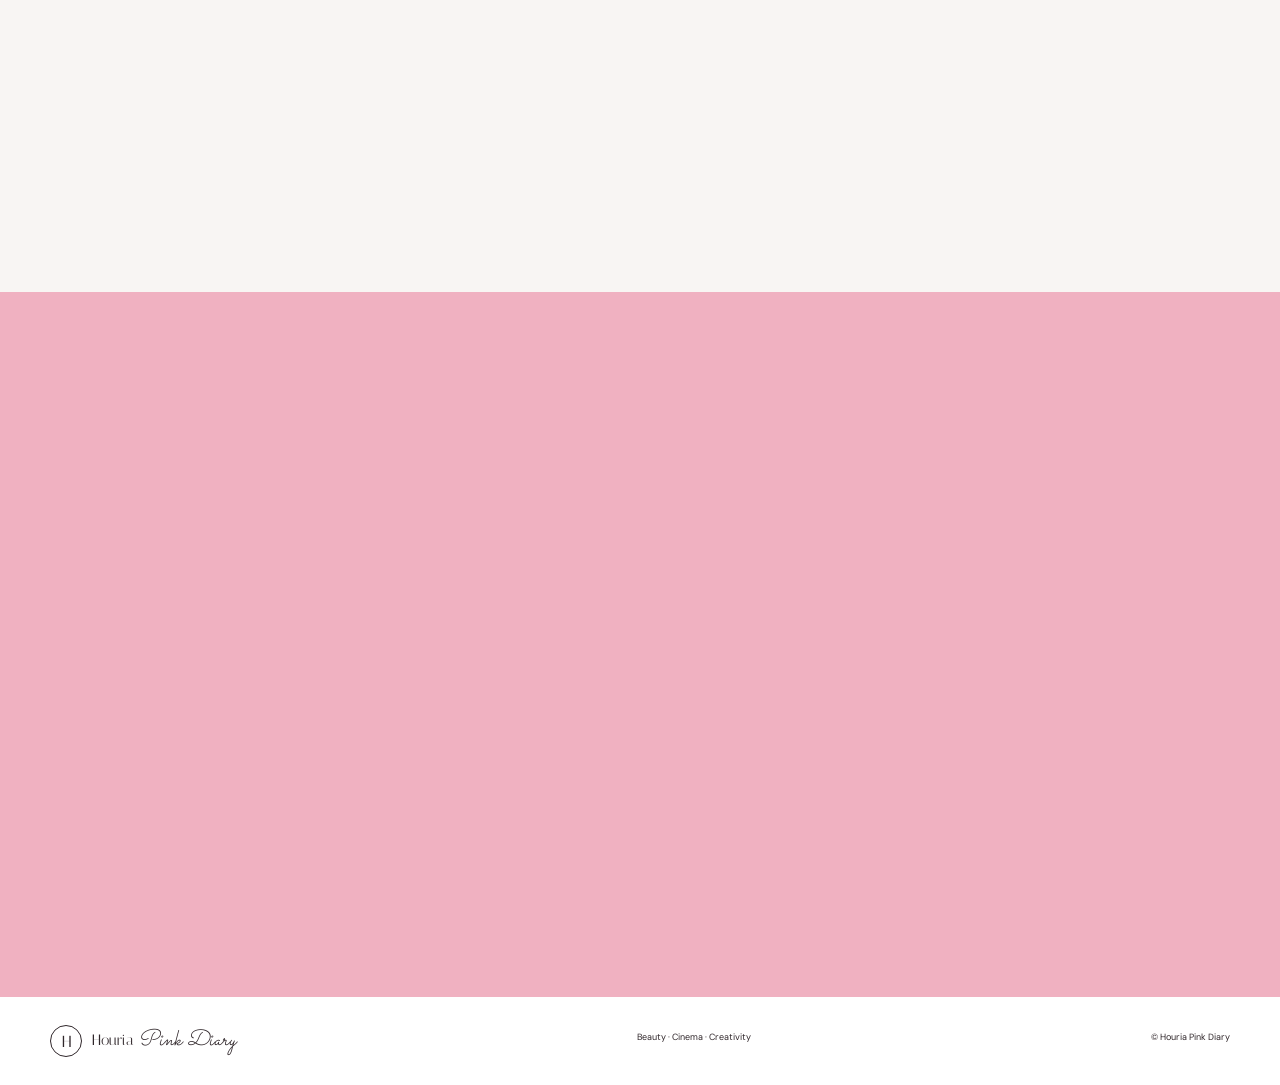
==== commit 2e1d72a3: "Add Supabase contact form and owner admin dashboard" ====
--- a/index.html
+++ b/index.html
@@ -235,8 +235,8 @@
           </div>
         </div>
         <form class="contact-form reveal" id="contact-form">
-          <label>Name<input type="text" name="name" placeholder="Your name" required></label>
-          <label>Email<input type="email" name="email" placeholder="your@email.com" required></label>
+          <label>Name<input type="text" name="name" placeholder="Your name" maxlength="120" required></label>
+          <label>Email<input type="email" name="email" placeholder="your@email.com" maxlength="254" required></label>
           <label>Project type
             <select name="project" required>
               <option value="">Choose a service</option>
@@ -246,7 +246,7 @@
               <option>Creative concept</option>
             </select>
           </label>
-          <label>Message<textarea name="message" rows="4" placeholder="Tell me about your idea..." required></textarea></label>
+          <label>Message<textarea name="message" rows="4" maxlength="10000" placeholder="Tell me about your idea..." required></textarea></label>
           <button class="button button-dark" type="submit">Send your note <span>↗</span></button>
           <p class="form-status" role="status"></p>
         </form>
@@ -262,6 +262,6 @@
     </div>
   </footer>
 
-  <script src="script.js"></script>
+  <script type="module" src="script.js"></script>
 </body>
 </html>
